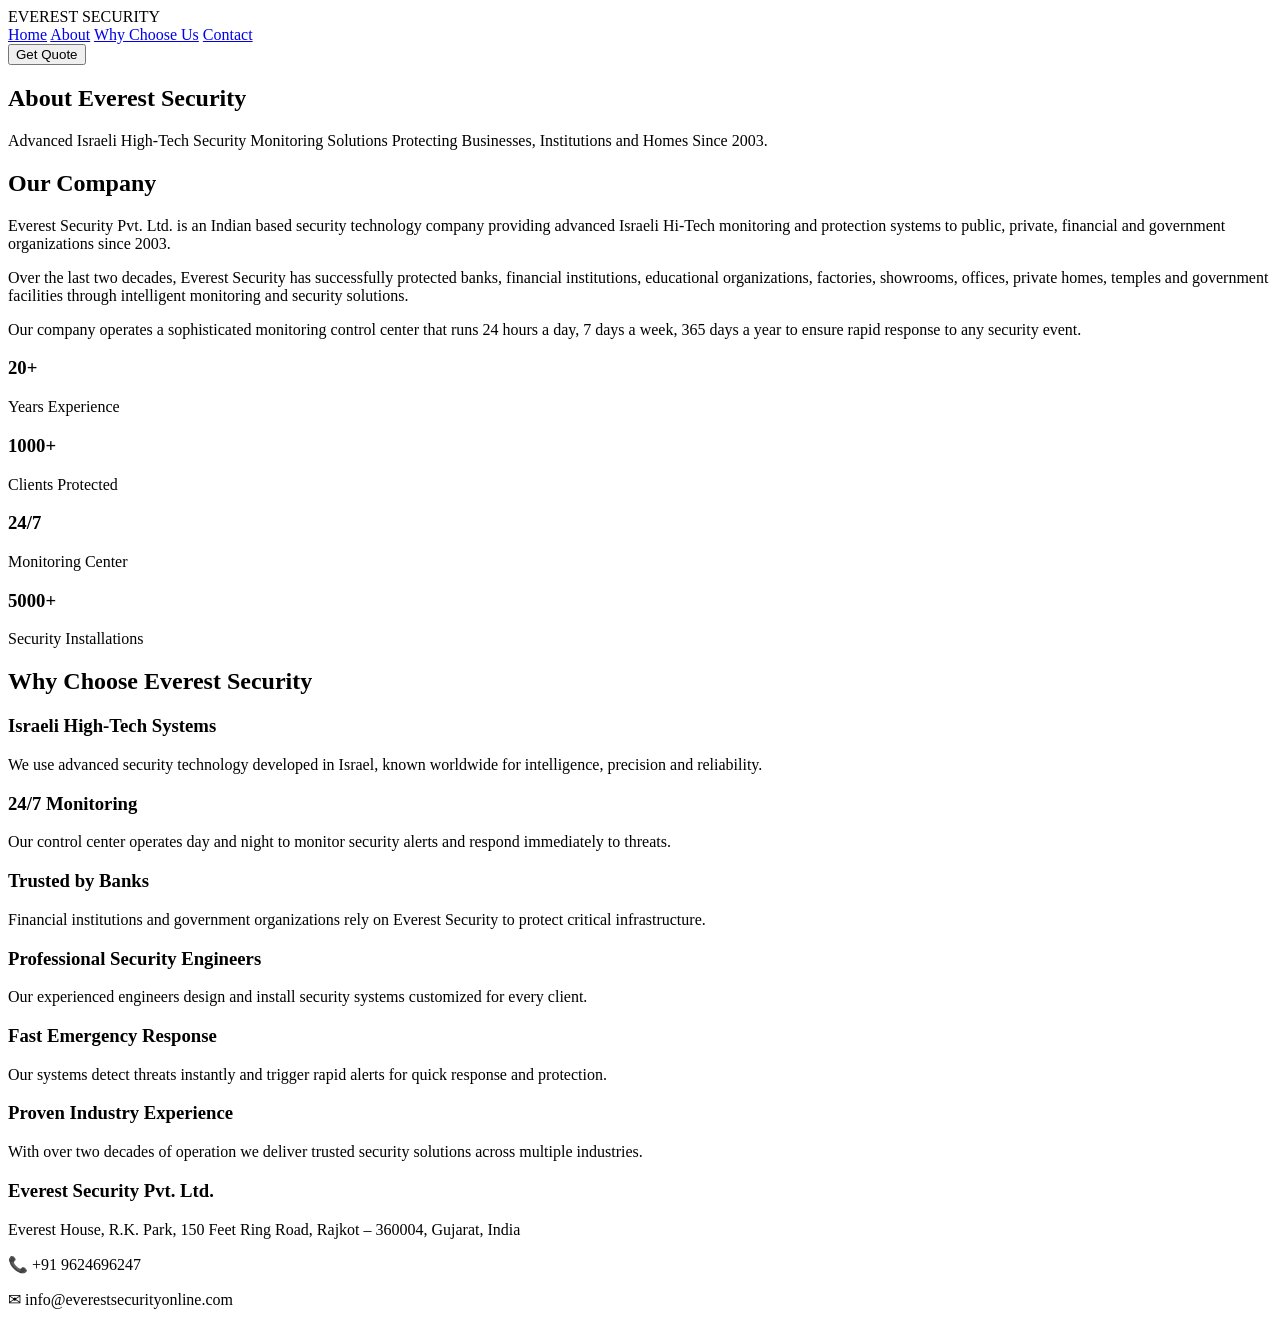
==== about.html @ 10393955 "Add about.html for Everest Security overview This HTML file provides an overview of Everest Security" ====
<!DOCTYPE html>
<html lang="en">

<head>

<meta charset="UTF-8">
<meta name="viewport" content="width=device-width, initial-scale=1.0">

<title>About Everest Security</title>

<link rel="stylesheet" href="script.css">

<link href="https://fonts.googleapis.com/css2?family=Inter:wght@300;400;600;700&display=swap" rel="stylesheet">

</head>


<body>


<!-- NAVBAR -->

<header class="navbar">

<div class="nav-container">

<div class="logo">EVEREST SECURITY</div>

<nav>
<a href="index.html">Home</a>
<a href="about.html">About</a>
<a href="why-us.html">Why Choose Us</a>
<a href="contact.html">Contact</a>
</nav>

<button class="cta">Get Quote</button>

</div>

</header>



<!-- HERO -->

<section class="hero about-hero">

<div class="hero-content">

<h1>About Everest Security</h1>

<p>
Advanced Israeli High-Tech Security Monitoring Solutions Protecting
Businesses, Institutions and Homes Since 2003.
</p>

</div>

</section>



<!-- COMPANY STORY -->

<section class="about-story">

<div class="container">

<h2 class="reveal">Our Company</h2>

<p class="reveal">
Everest Security Pvt. Ltd. is an Indian based security technology company
providing advanced Israeli Hi-Tech monitoring and protection systems to
public, private, financial and government organizations since 2003.
</p>

<p class="reveal">
Over the last two decades, Everest Security has successfully protected
banks, financial institutions, educational organizations, factories,
showrooms, offices, private homes, temples and government facilities
through intelligent monitoring and security solutions.
</p>

<p class="reveal">
Our company operates a sophisticated monitoring control center that
runs 24 hours a day, 7 days a week, 365 days a year to ensure rapid
response to any security event.
</p>

</div>

</section>



<!-- COMPANY STATS -->

<section class="company-stats">

<div class="stats-grid">

<div class="stat-card reveal">
<h3>20+</h3>
<p>Years Experience</p>
</div>

<div class="stat-card reveal">
<h3>1000+</h3>
<p>Clients Protected</p>
</div>

<div class="stat-card reveal">
<h3>24/7</h3>
<p>Monitoring Center</p>
</div>

<div class="stat-card reveal">
<h3>5000+</h3>
<p>Security Installations</p>
</div>

</div>

</section>



<!-- WHY CHOOSE US -->

<section class="why-us">

<h2 class="section-title reveal">Why Choose Everest Security</h2>

<div class="cards">

<div class="card reveal">
<h3>Israeli High-Tech Systems</h3>
<p>
We use advanced security technology developed in Israel,
known worldwide for intelligence, precision and reliability.
</p>
</div>

<div class="card reveal">
<h3>24/7 Monitoring</h3>
<p>
Our control center operates day and night to monitor
security alerts and respond immediately to threats.
</p>
</div>

<div class="card reveal">
<h3>Trusted by Banks</h3>
<p>
Financial institutions and government organizations rely
on Everest Security to protect critical infrastructure.
</p>
</div>

<div class="card reveal">
<h3>Professional Security Engineers</h3>
<p>
Our experienced engineers design and install security
systems customized for every client.
</p>
</div>

<div class="card reveal">
<h3>Fast Emergency Response</h3>
<p>
Our systems detect threats instantly and trigger rapid
alerts for quick response and protection.
</p>
</div>

<div class="card reveal">
<h3>Proven Industry Experience</h3>
<p>
With over two decades of operation we deliver trusted
security solutions across multiple industries.
</p>
</div>

</div>

</section>



<!-- FOOTER -->

<footer class="footer">

<div class="footer-container">

<h3>Everest Security Pvt. Ltd.</h3>

<p>
Everest House, R.K. Park, 150 Feet Ring Road,  
Rajkot – 360004, Gujarat, India
</p>

<p>📞 +91 9624696247</p>

<p>✉ info@everestsecurityonline.com</p>

</div>

</footer>


<script src="script.js"></script>

</body>
</html>
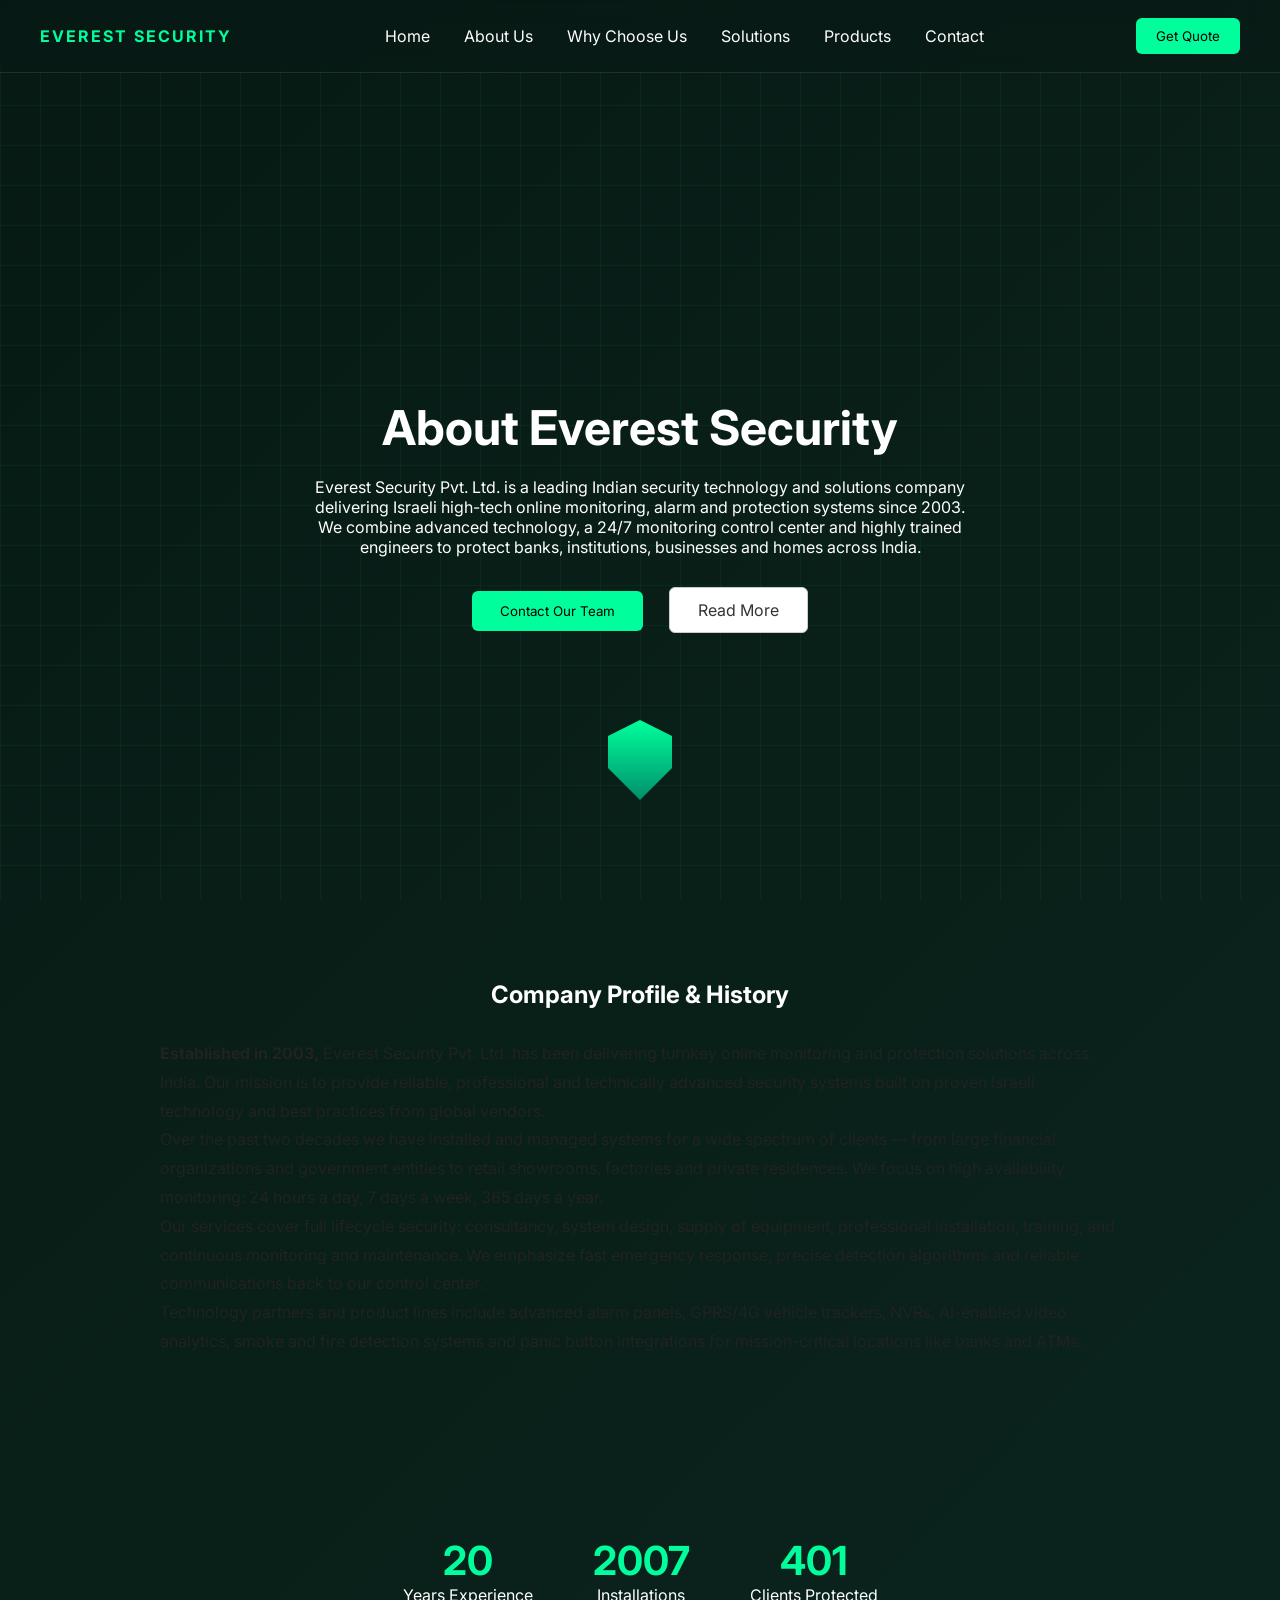
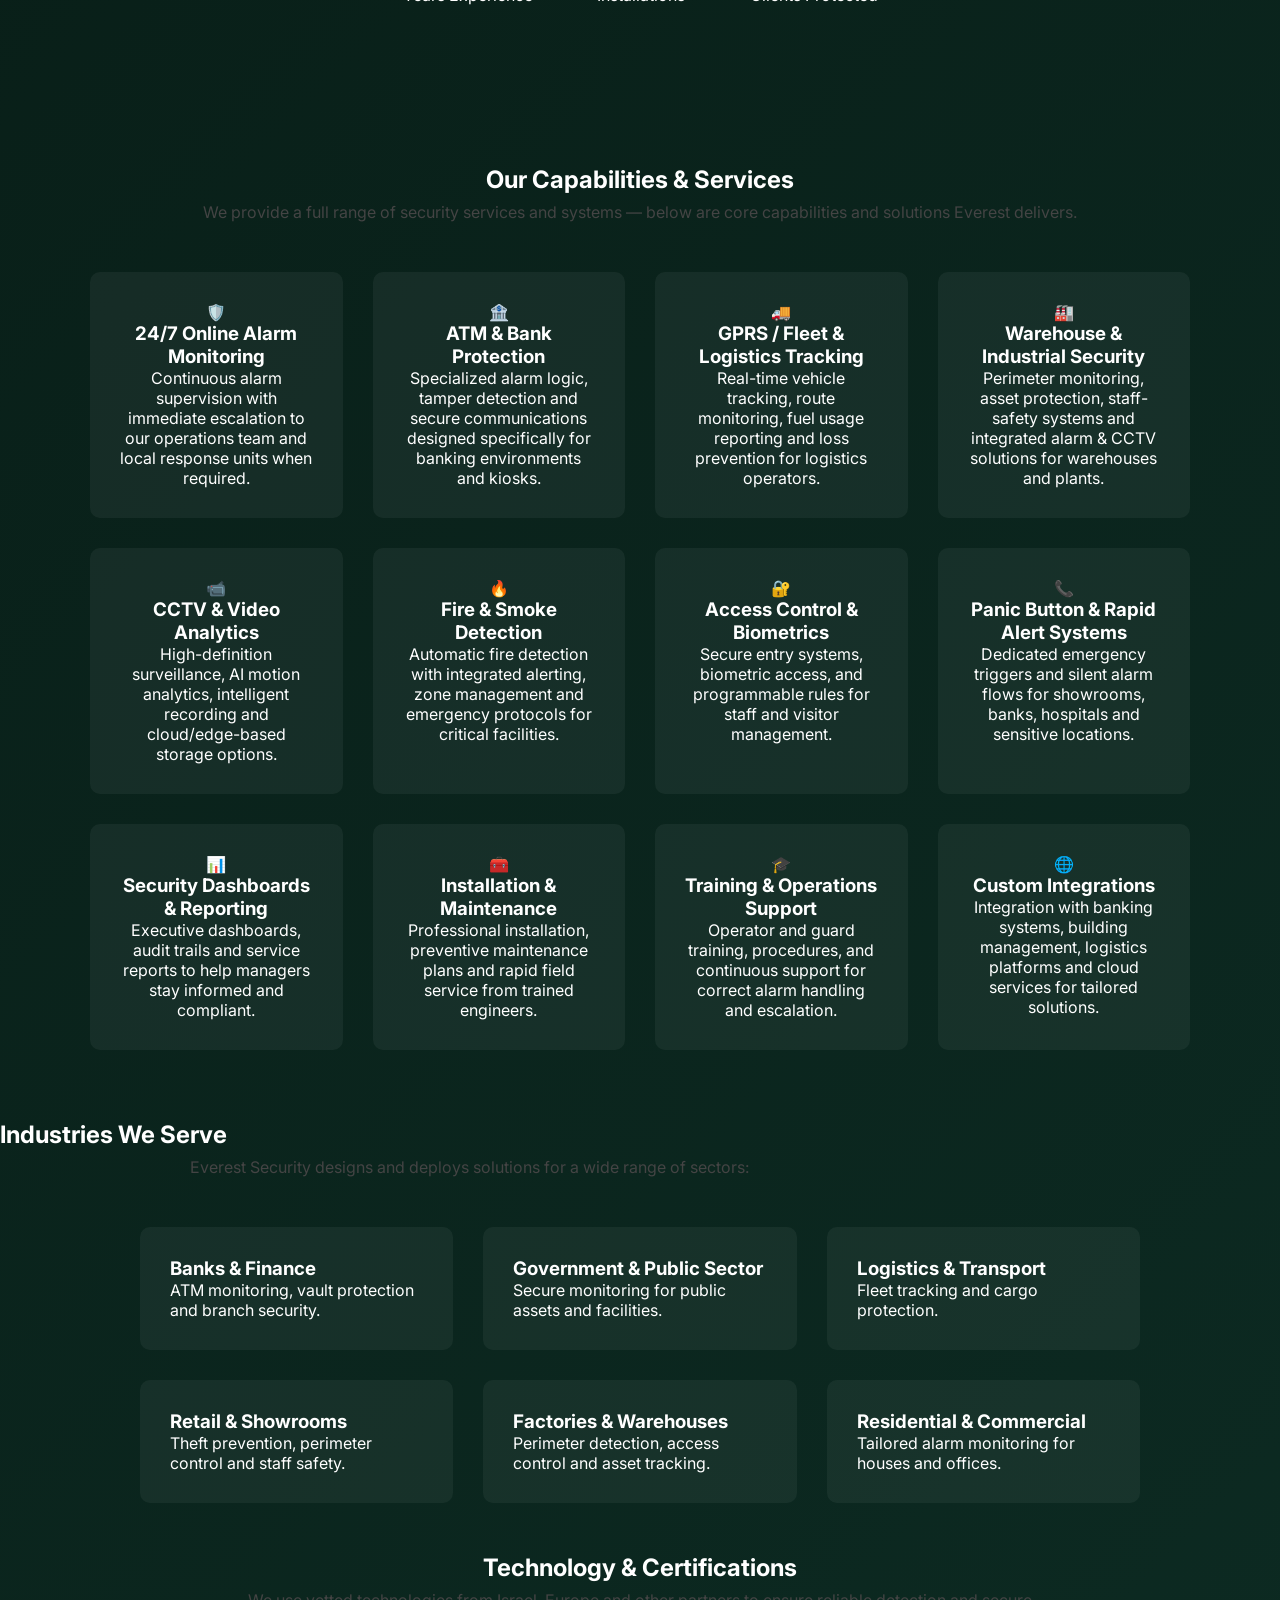
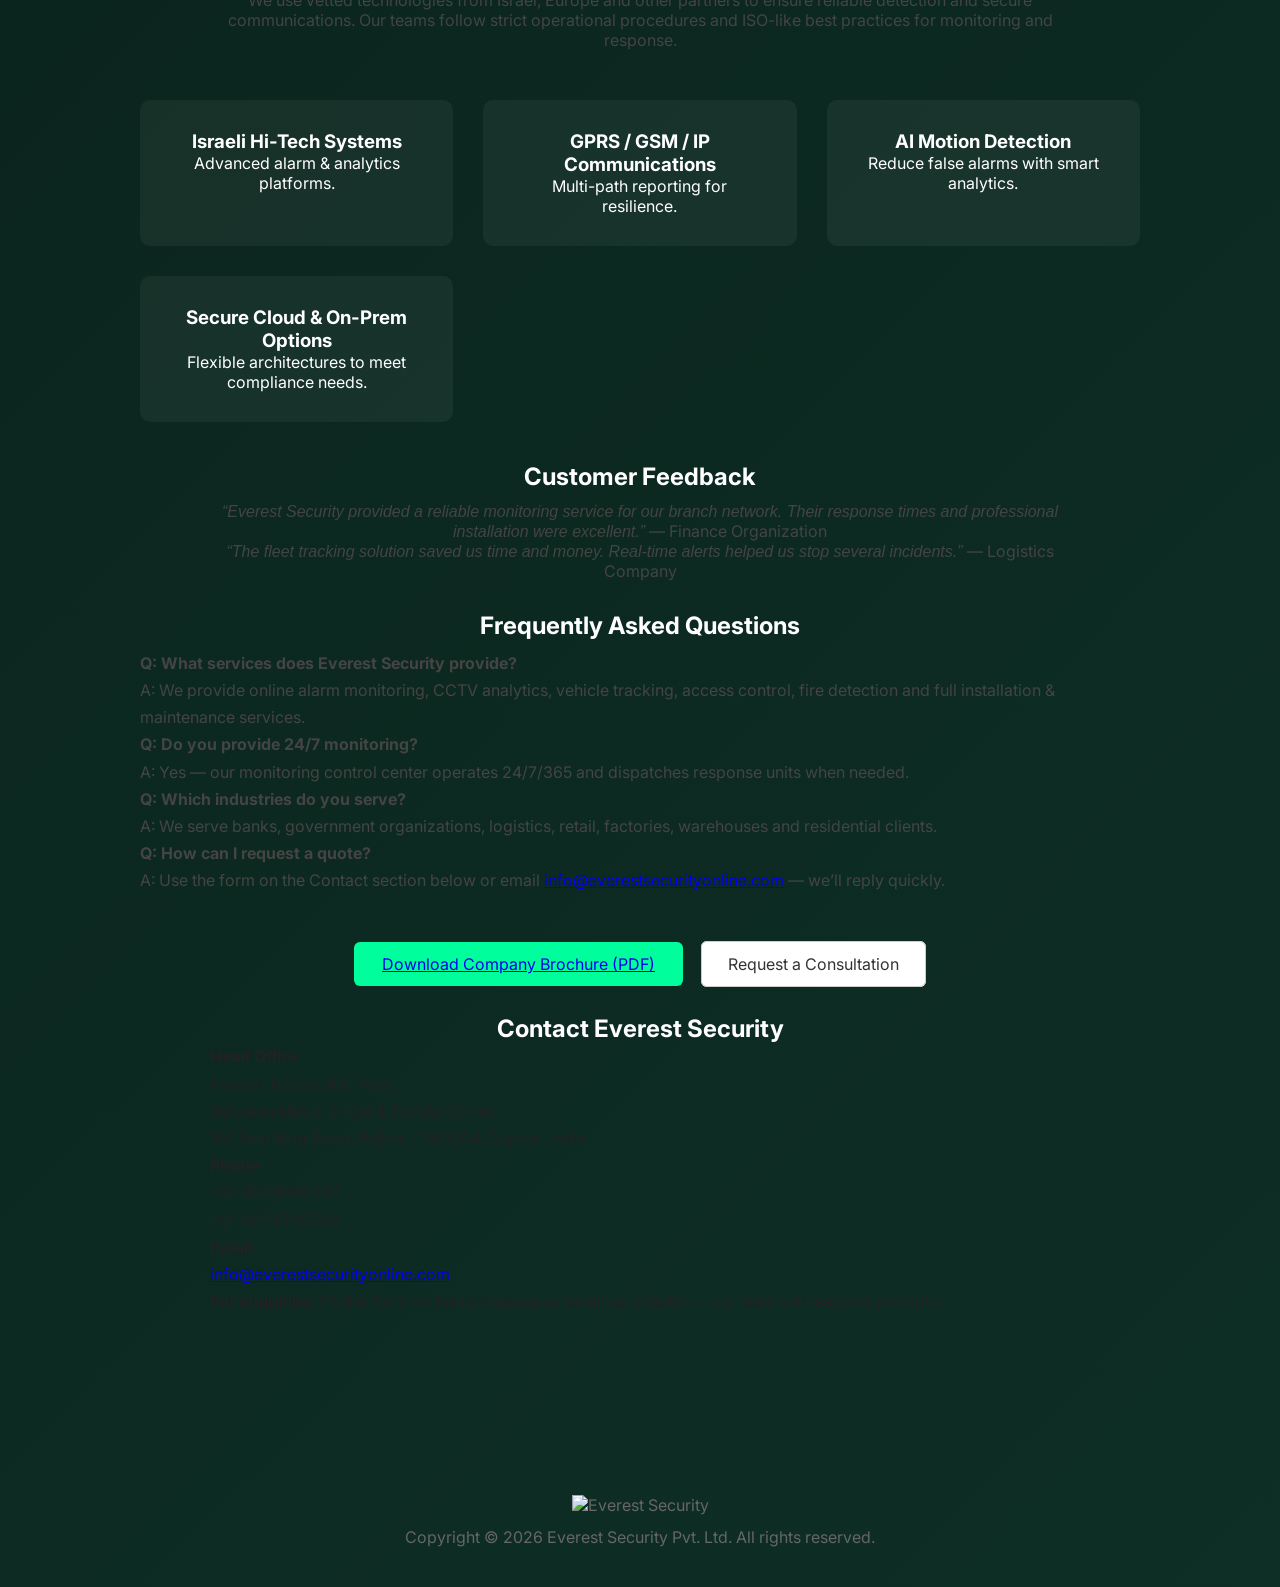
==== commit e17dd8d5: "Update about.html" ====
--- a/about.html
+++ b/about.html
@@ -1,215 +1,255 @@
 <!DOCTYPE html>
 <html lang="en">
-
 <head>
-
-<meta charset="UTF-8">
-<meta name="viewport" content="width=device-width, initial-scale=1.0">
-
-<title>About Everest Security</title>
-
-<link rel="stylesheet" href="script.css">
-
+<meta charset="utf-8" />
+<meta name="viewport" content="width=device-width,initial-scale=1" />
+<title>About Everest Security — Everest Security Pvt. Ltd.</title>
+
+<!-- use the same site styles and scripts -->
+<link rel="stylesheet" href="style.css">
+<script defer src="script.js"></script>
 <link href="https://fonts.googleapis.com/css2?family=Inter:wght@300;400;600;700&display=swap" rel="stylesheet">
-
 </head>
-
-
 <body>
 
-
-<!-- NAVBAR -->
-
 <header class="navbar">
-
-<div class="nav-container">
-
-<div class="logo">EVEREST SECURITY</div>
-
-<nav>
-<a href="index.html">Home</a>
-<a href="about.html">About</a>
-<a href="why-us.html">Why Choose Us</a>
-<a href="contact.html">Contact</a>
-</nav>
-
-<button class="cta">Get Quote</button>
-
-</div>
-
+  <div class="nav-container">
+    <div class="logo">EVEREST SECURITY</div>
+    <nav>
+      <a href="index.html">Home</a>
+      <a href="about.html">About Us</a>
+      <a href="why-us.html">Why Choose Us</a>
+      <a href="#solutions" onclick="location.href='index.html#solutions'">Solutions</a>
+      <a href="#products" onclick="location.href='index.html#products'">Products</a>
+      <a href="#contact" onclick="location.href='index.html#contact'">Contact</a>
+    </nav>
+    <button class="cta" onclick="location.href='index.html#contact'">Get Quote</button>
+  </div>
 </header>
 
-
-
-<!-- HERO -->
-
-<section class="hero about-hero">
-
-<div class="hero-content">
-
-<h1>About Everest Security</h1>
-
-<p>
-Advanced Israeli High-Tech Security Monitoring Solutions Protecting
-Businesses, Institutions and Homes Since 2003.
-</p>
-
-</div>
-
-</section>
-
-
+<!-- HERO — uses the same hero styling as index -->
+<section class="hero" style="padding-top:130px;">
+  <div class="grid"></div>
+  <div class="hero-content">
+    <h1>About Everest Security</h1>
+    <p>
+      Everest Security Pvt. Ltd. is a leading Indian security technology and solutions company delivering Israeli high-tech online monitoring,
+      alarm and protection systems since 2003. We combine advanced technology, a 24/7 monitoring control center and highly trained engineers
+      to protect banks, institutions, businesses and homes across India.
+    </p>
+    <div class="hero-buttons">
+      <button class="primary" onclick="location.href='index.html#contact'">Contact Our Team</button>
+      <a class="secondary" href="#company-story" style="text-decoration:none;display:inline-block;padding:12px 28px;border-radius:6px;border:1px solid #ccc;background:white;color:#333;margin-left:12px;">Read More</a>
+    </div>
+  </div>
+  <div class="shield"></div>
+</section>
 
 <!-- COMPANY STORY -->
-
-<section class="about-story">
-
-<div class="container">
-
-<h2 class="reveal">Our Company</h2>
-
-<p class="reveal">
-Everest Security Pvt. Ltd. is an Indian based security technology company
-providing advanced Israeli Hi-Tech monitoring and protection systems to
-public, private, financial and government organizations since 2003.
-</p>
-
-<p class="reveal">
-Over the last two decades, Everest Security has successfully protected
-banks, financial institutions, educational organizations, factories,
-showrooms, offices, private homes, temples and government facilities
-through intelligent monitoring and security solutions.
-</p>
-
-<p class="reveal">
-Our company operates a sophisticated monitoring control center that
-runs 24 hours a day, 7 days a week, 365 days a year to ensure rapid
-response to any security event.
-</p>
-
-</div>
-
-</section>
-
-
-
-<!-- COMPANY STATS -->
-
-<section class="company-stats">
-
-<div class="stats-grid">
-
-<div class="stat-card reveal">
-<h3>20+</h3>
-<p>Years Experience</p>
-</div>
-
-<div class="stat-card reveal">
-<h3>1000+</h3>
-<p>Clients Protected</p>
-</div>
-
-<div class="stat-card reveal">
-<h3>24/7</h3>
-<p>Monitoring Center</p>
-</div>
-
-<div class="stat-card reveal">
-<h3>5000+</h3>
-<p>Security Installations</p>
-</div>
-
-</div>
-
-</section>
-
-
-
-<!-- WHY CHOOSE US -->
-
-<section class="why-us">
-
-<h2 class="section-title reveal">Why Choose Everest Security</h2>
-
-<div class="cards">
-
-<div class="card reveal">
-<h3>Israeli High-Tech Systems</h3>
-<p>
-We use advanced security technology developed in Israel,
-known worldwide for intelligence, precision and reliability.
-</p>
-</div>
-
-<div class="card reveal">
-<h3>24/7 Monitoring</h3>
-<p>
-Our control center operates day and night to monitor
-security alerts and respond immediately to threats.
-</p>
-</div>
-
-<div class="card reveal">
-<h3>Trusted by Banks</h3>
-<p>
-Financial institutions and government organizations rely
-on Everest Security to protect critical infrastructure.
-</p>
-</div>
-
-<div class="card reveal">
-<h3>Professional Security Engineers</h3>
-<p>
-Our experienced engineers design and install security
-systems customized for every client.
-</p>
-</div>
-
-<div class="card reveal">
-<h3>Fast Emergency Response</h3>
-<p>
-Our systems detect threats instantly and trigger rapid
-alerts for quick response and protection.
-</p>
-</div>
-
-<div class="card reveal">
-<h3>Proven Industry Experience</h3>
-<p>
-With over two decades of operation we deliver trusted
-security solutions across multiple industries.
-</p>
-</div>
-
-</div>
-
-</section>
-
-
-
-<!-- FOOTER -->
-
-<footer class="footer">
-
-<div class="footer-container">
-
-<h3>Everest Security Pvt. Ltd.</h3>
-
-<p>
-Everest House, R.K. Park, 150 Feet Ring Road,  
-Rajkot – 360004, Gujarat, India
-</p>
-
-<p>📞 +91 9624696247</p>
-
-<p>✉ info@everestsecurityonline.com</p>
-
-</div>
-
+<section id="company-story" class="solutions" style="padding-top:80px;">
+  <h2>Company Profile & History</h2>
+
+  <div style="max-width:1000px;margin:30px auto 0 auto;text-align:left;color:#222;line-height:1.8;padding:0 20px;">
+    <p><strong>Established in 2003,</strong> Everest Security Pvt. Ltd. has been delivering turnkey online monitoring and protection solutions across India. Our mission is to provide reliable, professional and technically advanced security systems built on proven Israeli technology and best practices from global vendors.</p>
+
+    <p>Over the past two decades we have installed and managed systems for a wide spectrum of clients — from large financial organizations and government entities to retail showrooms, factories and private residences. We focus on high availability monitoring: 24 hours a day, 7 days a week, 365 days a year.</p>
+
+    <p>Our services cover full lifecycle security: consultancy, system design, supply of equipment, professional installation, training, and continuous monitoring and maintenance. We emphasize fast emergency response, precise detection algorithms and reliable communications back to our control center.</p>
+
+    <p>Technology partners and product lines include advanced alarm panels, GPRS/4G vehicle trackers, NVRs, AI-enabled video analytics, smoke and fire detection systems and panic button integrations for mission-critical locations like banks and ATMs.</p>
+  </div>
+</section>
+
+<!-- STATS (re-usable layout; counters run from script.js) -->
+<section class="stats" style="padding-top:60px;">
+  <div class="stat">
+    <h2 data-target="20">0</h2>
+    <p>Years Experience</p>
+  </div>
+
+  <div class="stat">
+    <h2 data-target="5000">0</h2>
+    <p>Installations</p>
+  </div>
+
+  <div class="stat">
+    <h2 data-target="1000">0</h2>
+    <p>Clients Protected</p>
+  </div>
+
+</section>
+
+<!-- CAPABILITIES / FEATURES GRID (many cards as requested) -->
+<section class="solutions" id="capabilities" style="padding-top:40px;padding-bottom:40px;">
+  <h2 style="margin-bottom:6px;">Our Capabilities & Services</h2>
+  <p style="max-width:900px;margin:8px auto 24px;color:#444;">We provide a full range of security services and systems — below are core capabilities and solutions Everest delivers.</p>
+
+  <div class="cards" style="max-width:1100px;">
+    <!-- many cards — each will use your existing .card styles -->
+    <div class="card">
+      <div class="icon">🛡️</div>
+      <h3>24/7 Online Alarm Monitoring</h3>
+      <p>Continuous alarm supervision with immediate escalation to our operations team and local response units when required.</p>
+    </div>
+
+    <div class="card">
+      <div class="icon">🏦</div>
+      <h3>ATM & Bank Protection</h3>
+      <p>Specialized alarm logic, tamper detection and secure communications designed specifically for banking environments and kiosks.</p>
+    </div>
+
+    <div class="card">
+      <div class="icon">🚚</div>
+      <h3>GPRS / Fleet & Logistics Tracking</h3>
+      <p>Real-time vehicle tracking, route monitoring, fuel usage reporting and loss prevention for logistics operators.</p>
+    </div>
+
+    <div class="card">
+      <div class="icon">🏭</div>
+      <h3>Warehouse & Industrial Security</h3>
+      <p>Perimeter monitoring, asset protection, staff-safety systems and integrated alarm & CCTV solutions for warehouses and plants.</p>
+    </div>
+
+    <div class="card">
+      <div class="icon">📹</div>
+      <h3>CCTV & Video Analytics</h3>
+      <p>High-definition surveillance, AI motion analytics, intelligent recording and cloud/edge-based storage options.</p>
+    </div>
+
+    <div class="card">
+      <div class="icon">🔥</div>
+      <h3>Fire & Smoke Detection</h3>
+      <p>Automatic fire detection with integrated alerting, zone management and emergency protocols for critical facilities.</p>
+    </div>
+
+    <div class="card">
+      <div class="icon">🔐</div>
+      <h3>Access Control & Biometrics</h3>
+      <p>Secure entry systems, biometric access, and programmable rules for staff and visitor management.</p>
+    </div>
+
+    <div class="card">
+      <div class="icon">📞</div>
+      <h3>Panic Button & Rapid Alert Systems</h3>
+      <p>Dedicated emergency triggers and silent alarm flows for showrooms, banks, hospitals and sensitive locations.</p>
+    </div>
+
+    <div class="card">
+      <div class="icon">📊</div>
+      <h3>Security Dashboards & Reporting</h3>
+      <p>Executive dashboards, audit trails and service reports to help managers stay informed and compliant.</p>
+    </div>
+
+    <div class="card">
+      <div class="icon">🧰</div>
+      <h3>Installation & Maintenance</h3>
+      <p>Professional installation, preventive maintenance plans and rapid field service from trained engineers.</p>
+    </div>
+
+    <div class="card">
+      <div class="icon">🎓</div>
+      <h3>Training & Operations Support</h3>
+      <p>Operator and guard training, procedures, and continuous support for correct alarm handling and escalation.</p>
+    </div>
+
+    <div class="card">
+      <div class="icon">🌐</div>
+      <h3>Custom Integrations</h3>
+      <p>Integration with banking systems, building management, logistics platforms and cloud services for tailored solutions.</p>
+    </div>
+  </div>
+</section>
+
+<!-- INDUSTRIES (more descriptive) -->
+<section class="industries" style="padding-top:30px;padding-bottom:30px;">
+  <h2 style="margin-bottom:8px;">Industries We Serve</h2>
+  <p style="max-width:900px;margin:0 auto 18px auto;color:#444;">Everest Security designs and deploys solutions for a wide range of sectors:</p>
+
+  <div class="cards" style="max-width:1000px;">
+    <div class="card"><h3>Banks & Finance</h3><p>ATM monitoring, vault protection and branch security.</p></div>
+    <div class="card"><h3>Government & Public Sector</h3><p>Secure monitoring for public assets and facilities.</p></div>
+    <div class="card"><h3>Logistics & Transport</h3><p>Fleet tracking and cargo protection.</p></div>
+    <div class="card"><h3>Retail & Showrooms</h3><p>Theft prevention, perimeter control and staff safety.</p></div>
+    <div class="card"><h3>Factories & Warehouses</h3><p>Perimeter detection, access control and asset tracking.</p></div>
+    <div class="card"><h3>Residential & Commercial</h3><p>Tailored alarm monitoring for houses and offices.</p></div>
+  </div>
+</section>
+
+<!-- CERTIFICATIONS / TECHNOLOGY -->
+<section class="solutions" style="padding-top:20px;padding-bottom:20px;">
+  <h2>Technology & Certifications</h2>
+  <p style="max-width:900px;margin:8px auto 20px;color:#444;">We use vetted technologies from Israel, Europe and other partners to ensure reliable detection and secure communications. Our teams follow strict operational procedures and ISO-like best practices for monitoring and response.</p>
+
+  <div class="cards" style="max-width:1000px;">
+    <div class="card"><h3>Israeli Hi-Tech Systems</h3><p>Advanced alarm & analytics platforms.</p></div>
+    <div class="card"><h3>GPRS / GSM / IP Communications</h3><p>Multi-path reporting for resilience.</p></div>
+    <div class="card"><h3>AI Motion Detection</h3><p>Reduce false alarms with smart analytics.</p></div>
+    <div class="card"><h3>Secure Cloud & On-Prem Options</h3><p>Flexible architectures to meet compliance needs.</p></div>
+  </div>
+</section>
+
+<!-- TESTIMONIALS (short examples) -->
+<section class="solutions" style="padding-top:20px;padding-bottom:20px;">
+  <h2>Customer Feedback</h2>
+  <div style="max-width:900px;margin:10px auto 0 auto;color:#444;">
+    <p><em>“Everest Security provided a reliable monitoring service for our branch network. Their response times and professional installation were excellent.”</em> — Finance Organization</p>
+    <p><em>“The fleet tracking solution saved us time and money. Real-time alerts helped us stop several incidents.”</em> — Logistics Company</p>
+  </div>
+</section>
+
+<!-- FAQ -->
+<section class="solutions" style="padding-top:10px;padding-bottom:10px;">
+  <h2>Frequently Asked Questions</h2>
+
+  <div style="max-width:1000px;margin:10px auto 40px auto;text-align:left;color:#444;line-height:1.7;">
+    <h4>Q: What services does Everest Security provide?</h4>
+    <p>A: We provide online alarm monitoring, CCTV analytics, vehicle tracking, access control, fire detection and full installation & maintenance services.</p>
+
+    <h4>Q: Do you provide 24/7 monitoring?</h4>
+    <p>A: Yes — our monitoring control center operates 24/7/365 and dispatches response units when needed.</p>
+
+    <h4>Q: Which industries do you serve?</h4>
+    <p>A: We serve banks, government organizations, logistics, retail, factories, warehouses and residential clients.</p>
+
+    <h4>Q: How can I request a quote?</h4>
+    <p>A: Use the form on the Contact section below or email <a href="mailto:info@everestsecurityonline.com">info@everestsecurityonline.com</a> — we’ll reply quickly.</p>
+  </div>
+</section>
+
+<!-- DOWNLOAD BROCHURE + CTA -->
+<section class="why-preview" style="padding-top:10px;padding-bottom:40px;text-align:center;">
+  <a href="#" class="primary" style="margin-right:14px;">Download Company Brochure (PDF)</a>
+  <a href="index.html#contact" class="secondary" style="text-decoration:none;padding:12px 26px;border-radius:6px;border:1px solid #ccc;background:white;color:#333;">Request a Consultation</a>
+</section>
+
+<!-- CONTACT SUMMARY & FOOTER -->
+<section id="contact" class="contact" style="padding-top:0;">
+  <h2>Contact Everest Security</h2>
+
+  <div style="max-width:900px;margin:0 auto 20px auto;text-align:left;color:#222;line-height:1.7;padding:0 20px;">
+    <p><strong>Head Office</strong><br>
+    Everest House, R.K. Park,<br>
+    Between Mavdi Circle & Gondal Circle,<br>
+    150 Feet Ring Road, Rajkot – 360004, Gujarat, India</p>
+
+    <p><strong>Phone</strong><br>
+    +91 9624696247<br>
+    +91 9624796248</p>
+
+    <p><strong>Email</strong><br>
+    <a href="mailto:info@everestsecurityonline.com">info@everestsecurityonline.com</a></p>
+
+    <p><strong>For enquiries:</strong> Fill the form on the homepage or email us directly — our team will respond promptly.</p>
+  </div>
+
+</section>
+
+<footer class="footer" style="padding:40px 20px;text-align:center;background:transparent;">
+  <div style="max-width:1000px;margin:auto;color:#666;">
+    <div style="margin-bottom:12px;"><img src="EverestSecurity.jpg" alt="Everest Security" style="height:56px;"></div>
+    <p>Copyright © 2026 Everest Security Pvt. Ltd. All rights reserved.</p>
+  </div>
 </footer>
-
-
-<script src="script.js"></script>
 
 </body>
 </html>
--- a/style.css
+++ b/style.css
@@ -0,0 +1,227 @@
+*{
+margin:0;
+padding:0;
+box-sizing:border-box;
+font-family:'Inter',sans-serif;
+}
+
+body{
+background:linear-gradient(135deg,#071A14,#0E2F26);
+color:white;
+overflow-x:hidden;
+}
+
+.navbar{
+position:fixed;
+width:100%;
+padding:18px 40px;
+background:rgba(10,25,20,0.45);
+backdrop-filter:blur(12px);
+border-bottom:1px solid rgba(255,255,255,0.1);
+z-index:1000;
+}
+
+.nav-container{
+display:flex;
+justify-content:space-between;
+align-items:center;
+max-width:1200px;
+margin:auto;
+}
+
+.logo{
+font-weight:700;
+letter-spacing:2px;
+color:#00ff9c;
+}
+
+nav a{
+margin:0 15px;
+text-decoration:none;
+color:white;
+transition:0.3s;
+}
+
+nav a:hover{
+color:#00ff9c;
+}
+
+.cta{
+background:#00ff9c;
+border:none;
+padding:10px 20px;
+border-radius:6px;
+cursor:pointer;
+}
+
+.hero{
+height:100vh;
+display:flex;
+align-items:center;
+justify-content:center;
+text-align:center;
+position:relative;
+overflow:hidden;
+}
+
+.hero-content{
+max-width:650px;
+z-index:2;
+}
+
+.hero h1{
+font-size:48px;
+margin-bottom:20px;
+}
+
+.hero-buttons{
+margin-top:30px;
+}
+
+.primary{
+background:#00ff9c;
+border:none;
+padding:12px 28px;
+border-radius:6px;
+margin-right:10px;
+cursor:pointer;
+}
+
+.secondary{
+background:transparent;
+border:1px solid white;
+padding:12px 28px;
+border-radius:6px;
+cursor:pointer;
+}
+
+.grid{
+position:absolute;
+width:100%;
+height:100%;
+background-image:
+linear-gradient(rgba(0,255,150,0.05) 1px, transparent 1px),
+linear-gradient(90deg,rgba(0,255,150,0.05) 1px, transparent 1px);
+background-size:40px 40px;
+animation:gridMove 20s linear infinite;
+}
+
+@keyframes gridMove{
+0%{transform:translateY(0)}
+100%{transform:translateY(40px)}
+}
+
+.shield{
+position:absolute;
+bottom:100px;
+width:80px;
+height:80px;
+background:linear-gradient(#00ff9c,#008f6a);
+clip-path:polygon(50% 0%, 90% 20%, 90% 60%, 50% 100%, 10% 60%, 10% 20%);
+box-shadow:0 0 30px rgba(0,255,150,0.6);
+animation:floatShield 4s ease-in-out infinite;
+}
+
+@keyframes floatShield{
+0%{transform:translateY(0)}
+50%{transform:translateY(-20px)}
+100%{transform:translateY(0)}
+}
+
+.stats{
+display:flex;
+justify-content:center;
+gap:60px;
+padding:120px 20px;
+text-align:center;
+}
+
+.stat h2{
+font-size:40px;
+color:#00ff9c;
+}
+
+.solutions{
+padding:120px 20px;
+text-align:center;
+}
+
+.cards{
+display:grid;
+grid-template-columns:repeat(auto-fit,minmax(250px,1fr));
+gap:30px;
+max-width:1000px;
+margin:auto;
+margin-top:50px;
+}
+
+.card{
+background:rgba(255,255,255,0.05);
+padding:30px;
+border-radius:10px;
+transition:0.3s;
+}
+
+.card:hover{
+transform:translateY(-10px);
+box-shadow:0 0 20px rgba(0,255,150,0.4);
+}
+
+#products{
+padding:120px 20px;
+text-align:center;
+}
+
+.carousel{
+overflow:hidden;
+width:100%;
+padding:60px 0;
+}
+
+.track{
+display:flex;
+gap:30px;
+animation:scrollProducts 18s linear infinite;
+}
+
+.slide{
+min-width:250px;
+height:200px;
+background:rgba(255,255,255,0.05);
+border-radius:10px;
+display:flex;
+align-items:center;
+justify-content:center;
+}
+
+@keyframes scrollProducts{
+0%{transform:translateX(0)}
+100%{transform:translateX(-50%)}
+}
+
+.contact{
+padding:120px 20px;
+text-align:center;
+}
+
+form{
+max-width:500px;
+margin:auto;
+display:flex;
+flex-direction:column;
+gap:15px;
+}
+
+input,textarea{
+padding:12px;
+border:none;
+border-radius:6px;
+}
+
+form button{
+background:#00ff9c;
+border:none;
+padding:12px;
+border-radius:6px;
+cursor:pointer;
+}
